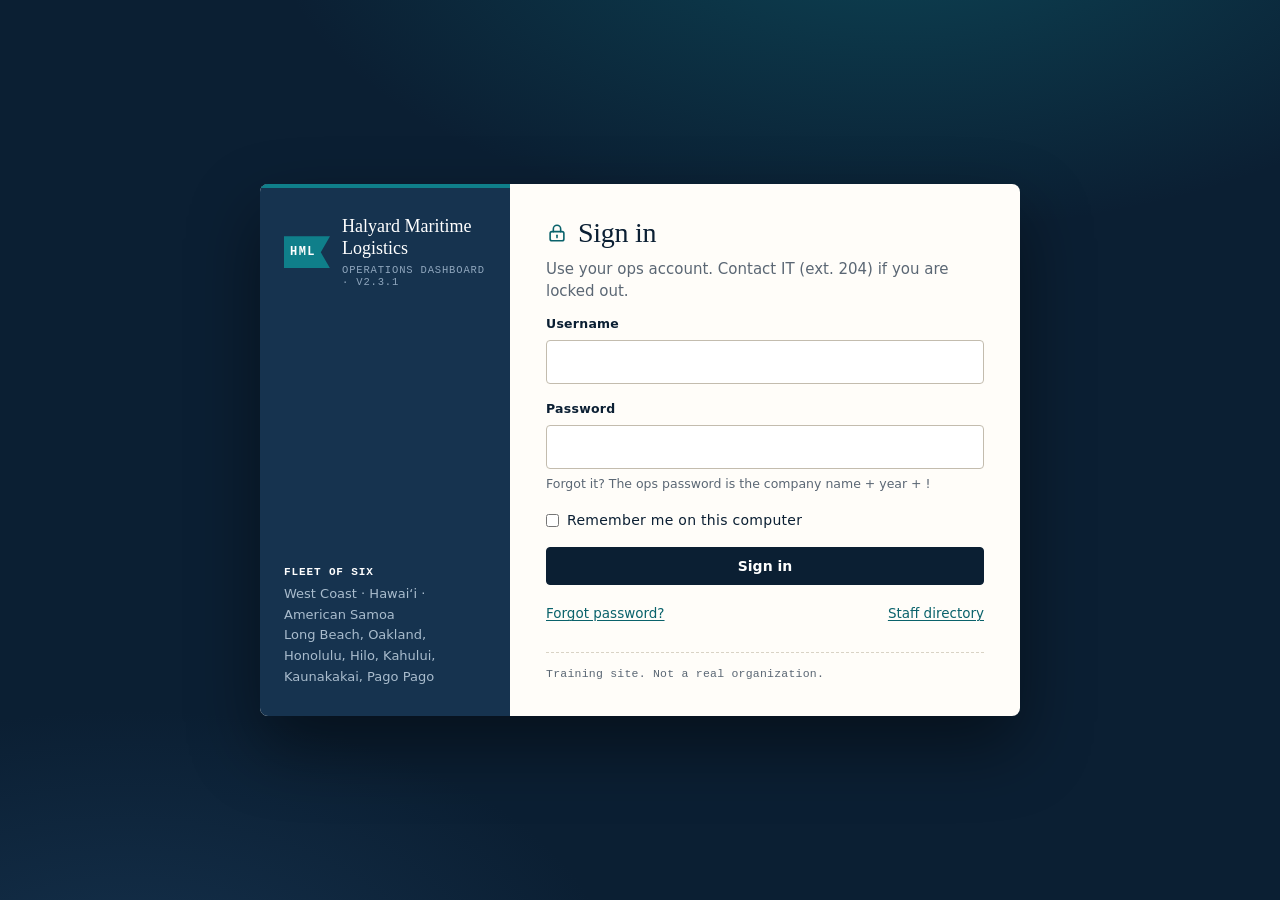
==== admin.html @ 1dab8f68 "Initial website implementation" ====
<!-- MOCK SITE FOR TRAINING. Not a real organization. -->
<!doctype html>
<html lang="en">
<head>
<meta charset="utf-8">
<meta name="viewport" content="width=device-width, initial-scale=1">
<title>Admin · Halyard Maritime Logistics</title>
<link rel="stylesheet" href="assets/css/style.css">
</head>
<body>
<svg class="sprite" aria-hidden="true" focusable="false">
<symbol id="i-compass" viewBox="0 0 24 24"><circle cx="12" cy="12" r="9"/><path d="M15.5 8.5l-2.2 5.3-5.3 2.2 2.2-5.3z" fill="currentColor" stroke="none"/></symbol>
<symbol id="i-ship" viewBox="0 0 24 24"><path d="M4.5 17.5L3.5 13h17l-1 4.5"/><path d="M6.5 13V8.5h11V13"/><path d="M12 8.5V4.5M9.5 4.5h5"/><path d="M2.5 20.5c1.6 0 1.6-1 3.2-1s1.6 1 3.2 1 1.6-1 3.2-1 1.6 1 3.2 1 1.6-1 3.2-1 1.6 1 3 1"/></symbol>
<symbol id="i-briefcase" viewBox="0 0 24 24"><rect x="3" y="7.5" width="18" height="12.5" rx="2"/><path d="M8.5 7.5v-2a2 2 0 0 1 2-2h3a2 2 0 0 1 2 2v2"/><path d="M3 12.5h18"/></symbol>
<symbol id="i-people" viewBox="0 0 24 24"><circle cx="9" cy="8" r="3.5"/><path d="M2.5 20a6.5 6.5 0 0 1 13 0"/><path d="M16 4.6a3.5 3.5 0 0 1 0 6.8"/><path d="M17.5 13.6a6.5 6.5 0 0 1 4 6.4"/></symbol>
<symbol id="i-shield" viewBox="0 0 24 24"><path d="M12 3l7.5 3v5.5c0 4.6-3.2 7.9-7.5 9.5-4.3-1.6-7.5-4.9-7.5-9.5V6z"/><path d="M12 10.5V14"/></symbol>
<symbol id="i-logout" viewBox="0 0 24 24"><path d="M15 17l5-5-5-5M20 12H9"/><path d="M13 21H6a2 2 0 0 1-2-2V5a2 2 0 0 1 2-2h7"/></symbol>
<symbol id="i-search" viewBox="0 0 24 24"><circle cx="11" cy="11" r="6"/><path d="M20 20l-4.3-4.3"/></symbol>
<symbol id="i-box" viewBox="0 0 24 24"><path d="M12 3l8.5 4.5v9L12 21l-8.5-4.5v-9z"/><path d="M3.5 7.5L12 12l8.5-4.5"/><path d="M12 12v9"/></symbol>
<symbol id="i-clock" viewBox="0 0 24 24"><circle cx="12" cy="12" r="9"/><path d="M12 7v5l3.5 2"/></symbol>
<symbol id="i-check" viewBox="0 0 24 24"><circle cx="12" cy="12" r="9"/><path d="M8 12.5l2.5 2.5L16 9.5"/></symbol>
<symbol id="i-lock" viewBox="0 0 24 24"><rect x="4.5" y="10.5" width="15" height="10" rx="2"/><path d="M8 10.5V7.5a4 4 0 0 1 8 0v3"/><path d="M12 14.5v2.5"/></symbol>
<symbol id="i-key" viewBox="0 0 24 24"><circle cx="8" cy="15.5" r="4.5"/><path d="M11.2 12.3L20 3.5M16.5 7l3 3M14 9.5l3 3"/></symbol>
<symbol id="i-bell" viewBox="0 0 24 24"><path d="M6 16.5V11a6 6 0 0 1 12 0v5.5l1.5 2h-15z"/><path d="M10 20.5a2 2 0 0 0 4 0"/></symbol>
<symbol id="i-map" viewBox="0 0 24 24"><path d="M3 6.5l6-2.5 6 2.5 6-2.5v14l-6 2.5-6-2.5-6 2.5z"/><path d="M9 4v14M15 6.5v14"/></symbol>
<symbol id="i-note" viewBox="0 0 24 24"><path d="M6 3h9l4 4v14H6z"/><path d="M15 3v4h4M9.5 12h5M9.5 16h5"/></symbol>
<symbol id="i-anchor" viewBox="0 0 24 24"><circle cx="12" cy="5" r="2.5"/><path d="M12 7.5V21"/><path d="M5 13H3a9 9 0 0 0 18 0h-2"/><path d="M8.5 10.5h7"/></symbol>
<symbol id="i-server" viewBox="0 0 24 24"><rect x="3" y="4" width="18" height="6.5" rx="1.5"/><rect x="3" y="13.5" width="18" height="6.5" rx="1.5"/><path d="M7 7.25h.01M7 16.75h.01"/></symbol>
<symbol id="i-download" viewBox="0 0 24 24"><path d="M12 4v11M7.5 10.5L12 15l4.5-4.5"/><path d="M4 19h16"/></symbol>
</svg>
<div class="shell">
  <aside class="sidebar">
    <a class="brand" href="dashboard.html">
      <span class="brand__mark">HML</span>
      <span>Halyard Maritime<small>Operations Dashboard</small></span>
    </a>
    <nav class="nav" aria-label="Main">
      <a href="dashboard.html"><svg class="ic"><use href="#i-compass"></use></svg>Overview</a>
      <a href="vessels.html"><svg class="ic"><use href="#i-ship"></use></svg>Vessels</a>
      <a href="customers.html"><svg class="ic"><use href="#i-briefcase"></use></svg>Customers</a>
      <a href="staff.html"><svg class="ic"><use href="#i-people"></use></svg>Staff directory</a>
      <a href="admin.html" class="nav__admin" hidden><svg class="ic"><use href="#i-shield"></use></svg>Admin</a>
    </nav>
    <div class="sidebar__foot">
      <div id="who">Not signed in</div>
      <a href="#" id="logout"><svg class="ic"><use href="#i-logout"></use></svg>Sign out</a>
    </div>
  </aside>

  <main class="main locked" id="admin-page">
    <div class="topbar">
      <div>
        <div class="crumb">System · Administration</div>
        <h1>Administration</h1>
      </div>
      <span class="chip"><span class="chip__avatar" id="chip-avatar">?</span><span id="chip-name">Guest</span></span>
    </div>

    <div class="alert alert--bad denied">
      <strong>Access denied.</strong> This page is for administrators only. Your role: <span id="denied-role">viewer</span>. Contact IT at ext. 204.
    </div>

    <!-- Administrator content. Hidden from non-admin users by the "locked" class. -->
    <div class="admin-only">
      <div class="alert alert--ok">Administrator mode. <code>flag{never-trust-the-browser}</code></div>

      <div class="grid grid--2">
        <div>
          <div class="card">
            <div class="card__head"><h2><svg class="ic"><use href="#i-people"></use></svg>User accounts</h2><button class="btn btn--sm" data-demo="Add user">Add user</button></div>
            <div class="table-wrap">
              <table>
                <thead><tr><th>Username</th><th>Name</th><th>Role</th><th>Last sign-in</th><th></th></tr></thead>
                <tbody>
                  <tr><td class="num">analyst</td><td>Ops Analyst (shared)</td><td><span class="badge badge--muted">viewer</span></td><td>Today 06:02</td><td><button class="btn btn--ghost btn--sm" data-demo="Reset password">Reset password</button></td></tr>
                  <tr><td class="num">dwhitfield</td><td>Dana Whitfield</td><td><span class="badge badge--muted">viewer</span></td><td>Yesterday 16:40</td><td><button class="btn btn--ghost btn--sm" data-demo="Reset password">Reset password</button></td></tr>
                  <tr><td class="num">lakana</td><td>Leilani Akana</td><td><span class="badge badge--muted">viewer</span></td><td>Sep 18</td><td><button class="btn btn--ghost btn--sm" data-demo="Reset password">Reset password</button></td></tr>
                  <tr><td class="num">admin</td><td>System Administrator</td><td><span class="badge badge--warn">admin</span></td><td>Aug 30</td><td><button class="btn btn--ghost btn--sm" data-demo="Reset password">Reset password</button></td></tr>
                </tbody>
              </table>
            </div>
            <p id="admin-note" class="alert alert--warn" hidden></p>
          </div>

          <div class="card">
            <div class="card__head"><h2><svg class="ic"><use href="#i-server"></use></svg>System</h2></div>
            <div class="table-wrap">
              <table class="kv">
                <tbody>
                  <tr><th>Version</th><td>2.3.1 (November 2025 migration)</td></tr>
                  <tr><th>Debug mode</th><td><span class="badge badge--warn">ON</span> (verbose errors shown to users)</td></tr>
                  <tr><th>Backups</th><td>Weekly, kept in <code>/backup/</code> on this server</td></tr>
                  <tr><th>Session timeout</th><td>None (users stay signed in until they sign out)</td></tr>
                </tbody>
              </table>
            </div>
          </div>
        </div>

        <div>
          <div class="card">
            <div class="card__head"><h2><svg class="ic"><use href="#i-key"></use></svg>Integration settings</h2></div>
            <p class="muted">Port Authority berth-booking API. Give this key to the API team if they ask.</p>
            <label>API key</label>
            <div class="keybox">hml_live_FAKE-KEY-DO-NOT-USE-000000</div>
            <p class="hint">Created Nov 2025. Never rotated.</p>
            <button class="btn btn--ghost btn--sm" data-demo="Rotate key">Rotate key</button>
          </div>

          <div class="card">
            <div class="card__head"><h2><svg class="ic"><use href="#i-download"></use></svg>Data export</h2></div>
            <p class="muted">Download all customer accounts, contacts and credit limits as a spreadsheet.</p>
            <button class="btn btn--sm" data-demo="Export customers">Export customers (CSV)</button>
          </div>
        </div>
      </div>
    </div>

    <p class="mock-note"><span id="since"></span> · Training site. Not a real organization.</p>
  </main>
</div>

<script src="assets/js/app.js"></script>
<script src="assets/js/admin.js"></script>
</body>
</html>
---- assets/css/style.css ----
/* Halyard Maritime Logistics - Operations Dashboard (MOCK SITE FOR TRAINING)
   Chart-room redesign: ink-navy rail, chart-paper content, sea teal, signal orange.
   System font stacks only; everything works offline from file://. */

:root {
  --ink: #0b1f33;
  --ink-2: #16334f;
  --ink-3: #2a4a6b;
  --sea: #0f7f8a;
  --sea-2: #0a626b;
  --sea-soft: #e2f0f1;
  --paper: #f3f0e8;
  --card: #fffdf9;
  --line: #d9d3c5;
  --line-2: #ebe6da;
  --text: #172231;
  --muted: #5b6774;
  --ok: #1d6b47;
  --ok-bg: #e1f1e7;
  --warn: #8f5200;
  --warn-bg: #fbeed8;
  --bad: #b0261c;
  --bad-bg: #fbe6e3;
  --signal: #d4541b;
  --radius: 6px;
  --serif: "Iowan Old Style", "Palatino Linotype", "Book Antiqua", Palatino, Georgia, Tinos, "Noto Serif", serif;
  --sans: system-ui, -apple-system, "Segoe UI", Roboto, "Helvetica Neue", Arial, sans-serif;
  --mono: ui-monospace, "SF Mono", Menlo, Consolas, "Roboto Mono", Cousine, monospace;
}

* { box-sizing: border-box; }
html, body { margin: 0; padding: 0; }

body {
  font-family: var(--sans);
  font-size: 15px;
  line-height: 1.5;
  color: var(--text);
  background: var(--paper);
  -webkit-font-smoothing: antialiased;
}

/* Inline icon sprite (defined once per page, drawn with <use>) */
.sprite { position: absolute; width: 0; height: 0; overflow: hidden; }
.ic { width: 18px; height: 18px; flex: none; fill: none; stroke: currentColor; stroke-width: 1.75; stroke-linecap: round; stroke-linejoin: round; vertical-align: -3px; }

a { color: var(--sea-2); text-decoration-thickness: 1px; text-underline-offset: 2px; }
a:hover { color: var(--ink); }

h1, h2, h3 { margin: 0 0 .5rem; line-height: 1.2; font-weight: 400; font-family: var(--serif); color: var(--ink); }
h1 { font-size: 30px; letter-spacing: -.01em; }
h2 { font-size: 19px; }
h3 { font-size: 17px; }
p { margin: 0 0 .75rem; }
ul { margin: 0; padding-left: 1.1rem; }
li { margin-bottom: .45rem; }
small, .muted { color: var(--muted); }
code { font-family: var(--mono); font-size: .9em; background: rgba(11, 31, 51, .07); padding: .1em .35em; border-radius: 3px; }

.eyebrow, .crumb, .kpi__label, .card__head small, th {
  font-family: var(--mono);
  font-size: 11px;
  font-weight: 500;
  letter-spacing: .1em;
  text-transform: uppercase;
  color: var(--muted);
}

/* ---------- App shell ---------- */

.shell {
  display: grid;
  grid-template-columns: 252px minmax(0, 1fr);
  min-height: 100vh;
}

.sidebar {
  position: sticky;
  top: 0;
  height: 100vh;
  background: linear-gradient(180deg, var(--ink) 0%, var(--ink) 72%, #0e2a45 100%);
  color: #c9d6e3;
  display: flex;
  flex-direction: column;
  padding: 22px 18px 20px;
  gap: 28px;
  border-top: 3px solid var(--sea);
}

.brand {
  display: flex;
  align-items: center;
  gap: 12px;
  color: #fff;
  text-decoration: none;
  line-height: 1.15;
  font-weight: 600;
  font-size: 15px;
}
.brand__mark {
  flex: none;
  width: 46px;
  height: 32px;
  background: var(--sea);
  color: #fff;
  display: grid;
  place-items: center;
  padding-right: 8px;
  font: 700 12px var(--mono);
  letter-spacing: .12em;
  clip-path: polygon(0 0, 100% 0, 80% 50%, 100% 100%, 0 100%);
}
.brand small {
  display: block;
  color: #8fa6bd;
  font: 500 10.5px var(--mono);
  letter-spacing: .08em;
  text-transform: uppercase;
  margin-top: 4px;
}

.nav { display: flex; flex-direction: column; gap: 2px; }
.nav a {
  display: flex;
  align-items: center;
  gap: 12px;
  color: #c9d6e3;
  text-decoration: none;
  padding: 9px 12px 9px 12px;
  border-left: 2px solid transparent;
  border-radius: 0 4px 4px 0;
  font-weight: 500;
  font-size: 14.5px;
  transition: background .15s ease, color .15s ease, border-color .15s ease;
}
.nav .ic { color: #7f98b1; transition: transform .2s cubic-bezier(.2,.7,.2,1), color .15s ease; }
.nav a:hover .ic { transform: translateX(2px); }
.nav a:hover { background: var(--ink-2); color: #fff; }
.nav a.is-active, .nav a[aria-current="page"] { background: var(--ink-2); color: #fff; border-left-color: var(--sea); }
.nav a:hover .ic, .nav a.is-active .ic, .nav a[aria-current="page"] .ic { color: #5cc2cb; }
.nav a[hidden] { display: none; }

.sidebar__foot {
  margin-top: auto;
  font-size: 13px;
  color: #8fa6bd;
  border-top: 1px solid rgba(255, 255, 255, .12);
  padding-top: 14px;
  display: flex;
  flex-direction: column;
  gap: 6px;
}
.sidebar__foot a { color: #fff; display: inline-flex; align-items: center; gap: 6px; }
.sidebar__foot .ic { width: 15px; height: 15px; color: #8fa6bd; }
#who { font: 500 12px/1.4 var(--mono); }

.main { padding: 28px 36px 48px; min-width: 0; }

.topbar {
  display: flex;
  align-items: flex-end;
  justify-content: space-between;
  gap: 16px;
  margin-bottom: 22px;
  padding-bottom: 16px;
  border-bottom: 1px solid var(--line);
}
.crumb { margin-bottom: 6px; }
.topbar h1 { margin: 0; }

.chip {
  display: inline-flex;
  align-items: center;
  gap: 8px;
  background: var(--card);
  border: 1px solid var(--line);
  border-radius: 999px;
  padding: 4px 12px 4px 4px;
  font-size: 13px;
  white-space: nowrap;
}
.chip__avatar {
  width: 26px;
  height: 26px;
  border-radius: 50%;
  background: var(--ink);
  color: #fff;
  display: grid;
  place-items: center;
  font: 700 11px var(--mono);
}

/* ---------- Cards / grids ---------- */

.grid { display: grid; gap: 16px; }
.grid > * { min-width: 0; }
.grid--2 { grid-template-columns: minmax(0, 1.7fr) minmax(0, 1fr); }

.card {
  background: var(--card);
  border: 1px solid var(--line);
  border-radius: var(--radius);
  padding: 18px 20px;
  margin-bottom: 16px;
  box-shadow: 0 1px 0 rgba(11, 31, 51, .04);
}
.card__head {
  display: flex;
  align-items: baseline;
  justify-content: space-between;
  gap: 12px;
  margin-bottom: 12px;
}
.card__head h2 { margin: 0; display: flex; align-items: center; gap: 8px; }
.card__head h2 .ic { color: var(--sea-2); }
.card > p, .card li { max-width: 80ch; }

.grid--kpi { grid-template-columns: repeat(4, minmax(0, 1fr)); margin-bottom: 16px; }
.grid--kpi .card { margin: 0; position: relative; padding: 18px 68px 16px 20px; }
.kpi__icon {
  position: absolute;
  top: 16px;
  right: 16px;
  width: 36px;
  height: 36px;
  border-radius: 8px;
  background: var(--sea-soft);
  color: var(--sea-2);
  display: grid;
  place-items: center;
}
.kpi__icon--bad { background: var(--bad-bg); color: var(--bad); }
.kpi__value {
  font: 400 40px/1.05 var(--serif);
  font-variant-numeric: tabular-nums;
  color: var(--ink);
  margin: 8px 0 6px;
}
.kpi__delta { font-size: 13px; color: var(--muted); }
.kpi__delta.up { color: var(--ok); }
.kpi__delta.down { color: var(--bad); }
.fleet-dots { display: flex; gap: 4px; margin-top: 12px; }
.fleet-dots i { width: 16px; height: 5px; background: var(--line); border-radius: 1px; }
.fleet-dots i.on { background: var(--sea); }

/* ---------- Tables ---------- */

.table-wrap { overflow-x: auto; }
table { width: 100%; border-collapse: collapse; font-size: 14px; }
th, td { text-align: left; padding: 10px 10px; border-bottom: 1px solid var(--line-2); vertical-align: top; transition: background .12s ease; }
th { border-bottom: 1px solid var(--line); white-space: nowrap; }
tr:last-child td { border-bottom: 0; }
tbody tr:hover td { background: #f7f4ec; }
td.num { font-family: var(--mono); font-size: 13px; font-variant-numeric: tabular-nums; white-space: nowrap; }

table.kv th { width: 170px; font: 600 13.5px/1.5 var(--sans); letter-spacing: 0; text-transform: none; color: var(--text); border-bottom-color: var(--line-2); white-space: normal; }
table.kv tr:last-child th { border-bottom: 0; }

/* Status as signal lamps */
.badge {
  display: inline-flex;
  align-items: center;
  gap: 7px;
  font-size: 13px;
  font-weight: 600;
  white-space: nowrap;
  line-height: 1.3;
}
.badge::before { content: ""; flex: none; width: 8px; height: 8px; border-radius: 50%; background: currentColor; }
.badge--ok { color: var(--ok); }
.badge--ok::before { box-shadow: 0 0 0 3px var(--ok-bg); }
.badge--warn { color: var(--warn); }
.badge--warn::before { box-shadow: 0 0 0 3px var(--warn-bg); }
.badge--bad { color: var(--bad); }
.badge--bad::before { box-shadow: 0 0 0 3px var(--bad-bg); }
.badge--muted { color: var(--muted); }
.badge--muted::before { box-shadow: 0 0 0 3px var(--line-2); }

/* ---------- Forms ---------- */

label { display: block; font-weight: 600; font-size: 12.5px; letter-spacing: .02em; margin-bottom: 6px; color: var(--ink); }
input[type="text"], input[type="password"], input[type="search"], select, textarea {
  width: 100%;
  font: inherit;
  padding: 10px 12px;
  border: 1px solid #c3bcae;
  border-radius: 4px;
  background: #fff;
  color: var(--text);
}
input:focus, select:focus, textarea:focus { outline: 2px solid var(--sea); outline-offset: 1px; border-color: var(--sea); }
input, select, textarea { transition: border-color .15s ease, box-shadow .15s ease; }
.field { margin-bottom: 16px; }
.field--inline { display: flex; align-items: center; gap: 8px; font-weight: 400; font-size: 14px; }
.field--inline input { width: auto; margin: 0; }
.hint { color: var(--muted); font-size: 12.5px; margin-top: 6px; }

.btn {
  display: inline-flex;
  align-items: center;
  justify-content: center;
  gap: 7px;
  font: 600 14px/1.3 var(--sans);
  padding: 9px 16px;
  border-radius: 4px;
  border: 1px solid var(--ink);
  background: var(--ink);
  color: #fff;
  cursor: pointer;
  text-decoration: none;
  transition: background .15s ease, border-color .15s ease, transform .15s ease, box-shadow .15s ease;
}
.btn:hover { background: var(--ink-2); border-color: var(--ink-2); color: #fff; transform: translateY(-1px); box-shadow: 0 4px 12px rgba(11, 31, 51, .18); }
.btn:active { transform: none; box-shadow: none; }
.btn--ghost { background: transparent; color: var(--ink); border-color: #c3bcae; }
.btn--ghost:hover { background: var(--sea-soft); color: var(--sea-2); border-color: var(--sea-2); }
.btn--sm { padding: 5px 10px; font-size: 12.5px; }
.btn--block { width: 100%; }
.btn .ic { width: 16px; height: 16px; }

.search { display: flex; flex-wrap: wrap; gap: 8px; margin-bottom: 6px; }
.search input { flex: 1 1 220px; min-width: 0; font-family: var(--mono); font-size: 13.5px; }

.alert {
  border-radius: 4px;
  padding: 10px 14px;
  margin-bottom: 14px;
  border: 1px solid transparent;
  font-size: 14px;
}
.alert--bad { background: var(--bad-bg); color: var(--bad); border-color: #efc3bf; }
.alert--ok { background: var(--ok-bg); color: var(--ok); border-color: #bcdcc8; }
.alert--warn { background: var(--warn-bg); color: var(--warn); border-color: #f0d3a6; }
.alert[hidden] { display: none; }

/* ---------- Auth (login / reset) ---------- */

.auth {
  min-height: 100vh;
  display: grid;
  place-items: center;
  padding: 32px 16px;
  background: var(--ink);
  background-image:
    radial-gradient(900px 460px at 70% -10%, rgba(15, 127, 138, .38), transparent 70%),
    radial-gradient(700px 400px at 10% 110%, rgba(22, 51, 79, .9), transparent 70%);
}
.auth__card {
  width: 100%;
  max-width: 760px;
  background: var(--card);
  border-radius: 8px;
  box-shadow: 0 30px 70px rgba(0, 0, 0, .45);
  display: grid;
  grid-template-columns: 250px minmax(0, 1fr);
  overflow: hidden;
}
.auth__side {
  background: var(--ink-2);
  color: #c9d6e3;
  padding: 28px 24px;
  display: flex;
  flex-direction: column;
  gap: 24px;
  border-top: 4px solid var(--sea);
}
.auth__brand { display: flex; align-items: center; gap: 12px; color: #fff; }
.auth__brand strong { display: block; font: 400 18px/1.2 var(--serif); }
.auth__brand small { display: block; color: #8fa6bd; font: 500 10.5px var(--mono); text-transform: uppercase; letter-spacing: .08em; margin-top: 5px; }
.auth__fleet { margin-top: auto; font-size: 13px; color: #a9bccd; line-height: 1.6; }
.auth__fleet strong { display: block; color: #fff; font: 600 11px var(--mono); letter-spacing: .08em; text-transform: uppercase; margin-bottom: 6px; }
.auth__body { padding: 32px 36px 22px; }
.auth__body h1 { font-size: 28px; display: flex; align-items: center; gap: 10px; }
.auth__body h1 .ic { width: 22px; height: 22px; color: var(--sea-2); }
.auth__links { display: flex; justify-content: space-between; gap: 12px; font-size: 13.5px; margin-top: 18px; }

/* ---------- Misc panels ---------- */

.route-map { width: 100%; height: auto; display: block; border-radius: 4px; border: 1px solid var(--line-2); }
.route-map text { font-family: var(--mono); paint-order: stroke; stroke: #e6eff0; stroke-width: 3px; stroke-linejoin: round; }
.map-legend { display: flex; flex-wrap: wrap; gap: 14px; margin-top: 10px; font-size: 12.5px; color: var(--muted); }
.map-legend span { display: inline-flex; align-items: center; gap: 6px; }
.map-legend i { width: 9px; height: 9px; border-radius: 50%; }
.sw--sea { background: var(--sea); }
.sw--signal { background: var(--signal); }
.sw--ink { background: var(--ink); }

.signals { list-style: none; padding: 0; margin: 0; }
.signals li { display: grid; grid-template-columns: 92px minmax(0, 1fr); gap: 10px; padding: 10px 0; margin: 0; border-bottom: 1px solid var(--line-2); font-size: 14px; }
.signals li:last-child { border-bottom: 0; padding-bottom: 0; }

.people {
  display: grid;
  grid-template-columns: repeat(auto-fill, minmax(280px, 1fr));
  gap: 1px;
  background: var(--line);
  border: 1px solid var(--line);
  border-radius: var(--radius);
  overflow: hidden;
  margin-bottom: 16px;
}
.person { display: flex; gap: 14px; background: var(--card); padding: 20px; }
.person__avatar {
  flex: none;
  width: 48px;
  height: 48px;
  border-radius: 50%;
  background: var(--ink);
  color: #fff;
  display: grid;
  place-items: center;
  font: 600 14px var(--mono);
}
.person h3 { margin-bottom: 2px; }
.person .title { color: var(--muted); font-size: 13px; margin-bottom: 6px; }
.person p { font-size: 14px; margin: 0; }

.contacts p { padding: 8px 0; margin: 0; border-bottom: 1px solid var(--line-2); font-size: 14px; }
.contacts p:last-child { border-bottom: 0; }
.contacts strong { font-family: var(--serif); font-weight: 400; font-size: 16px; color: var(--ink); }

.locked .admin-only { display: none; }
.locked .denied { display: block; }
.denied { display: none; }

.keybox {
  font: 500 13px/1.5 var(--mono);
  background: var(--ink);
  color: #dbe7f3;
  padding: 12px 14px;
  border-radius: 4px;
  word-break: break-all;
  margin-bottom: 4px;
}

.notice {
  display: flex;
  gap: 12px;
  align-items: flex-start;
  background: var(--sea-soft);
  color: var(--sea-2);
  border: 1px solid #c3dfe1;
  padding: 10px 14px;
  border-radius: 4px;
  margin-bottom: 16px;
  font-size: 14px;
}
.notice::before {
  content: "Note";
  flex: none;
  font: 600 10.5px/1 var(--mono);
  letter-spacing: .1em;
  text-transform: uppercase;
  padding: 4px 6px;
  border: 1px solid currentColor;
  border-radius: 3px;
  margin-top: 2px;
}

/* ---------- Footer disclaimer ---------- */

.mock-note {
  margin-top: 28px;
  padding-top: 12px;
  border-top: 1px dashed var(--line);
  color: var(--muted);
  font: 500 11.5px/1.5 var(--mono);
  letter-spacing: .02em;
}

/* ---------- Motion ---------- */

@keyframes rise { from { opacity: 0; transform: translateY(10px); } to { opacity: 1; transform: none; } }
@keyframes fade { from { opacity: 0; } to { opacity: 1; } }
@keyframes grow { from { transform: scaleX(0); } to { transform: none; } }
@keyframes wave { 0%, 100% { transform: rotate(0) skewY(0); } 50% { transform: rotate(-2deg) skewY(2deg); } }
@keyframes lamp { 0%, 100% { box-shadow: 0 0 0 3px var(--bad-bg); } 50% { box-shadow: 0 0 0 7px rgba(176, 38, 28, .14); } }
@keyframes dash { to { stroke-dashoffset: -22; } }
@keyframes ping { 0% { transform: scale(.5); opacity: .9; } 100% { transform: scale(3.2); opacity: 0; } }

/* Staggered page reveal */
.main > * { animation: rise .55s cubic-bezier(.2, .7, .2, 1) both; }
.main > *:nth-child(2) { animation-delay: 60ms; }
.main > *:nth-child(3) { animation-delay: 140ms; }
.main > *:nth-child(4) { animation-delay: 220ms; }
.main > *:nth-child(5) { animation-delay: 300ms; }
.main > *:nth-child(6) { animation-delay: 380ms; }
.grid--kpi > .card { animation: rise .55s cubic-bezier(.2, .7, .2, 1) both; }
.grid--kpi > .card:nth-child(1) { animation-delay: 80ms; }
.grid--kpi > .card:nth-child(2) { animation-delay: 160ms; }
.grid--kpi > .card:nth-child(3) { animation-delay: 240ms; }
.grid--kpi > .card:nth-child(4) { animation-delay: 320ms; }
.grid--2 > *:nth-child(2) { animation: rise .55s cubic-bezier(.2, .7, .2, 1) both; animation-delay: 260ms; }
.people > .person { animation: rise .5s cubic-bezier(.2, .7, .2, 1) both; }
.people > .person:nth-child(2) { animation-delay: 70ms; }
.people > .person:nth-child(3) { animation-delay: 140ms; }
.people > .person:nth-child(4) { animation-delay: 210ms; }
.people > .person:nth-child(5) { animation-delay: 280ms; }
.people > .person:nth-child(6) { animation-delay: 350ms; }
tbody tr { animation: fade .4s ease both; }
tbody tr:nth-child(2) { animation-delay: 40ms; }
tbody tr:nth-child(3) { animation-delay: 80ms; }
tbody tr:nth-child(4) { animation-delay: 120ms; }
tbody tr:nth-child(5) { animation-delay: 160ms; }
tbody tr:nth-child(6) { animation-delay: 200ms; }
tbody tr:nth-child(7) { animation-delay: 240ms; }
tbody tr:nth-child(8) { animation-delay: 280ms; }
tbody tr:nth-child(9) { animation-delay: 320ms; }
tbody tr:nth-child(10) { animation-delay: 360ms; }
.signals li { animation: rise .45s cubic-bezier(.2, .7, .2, 1) both; }
.signals li:nth-child(2) { animation-delay: 90ms; }
.signals li:nth-child(3) { animation-delay: 180ms; }

/* Fleet bar fills in, delayed lamps breathe */
.fleet-dots i.on { transform-origin: left center; animation: grow .45s cubic-bezier(.2, .7, .2, 1) both; }
.fleet-dots i.on:nth-child(2) { animation-delay: 500ms; }
.fleet-dots i.on:nth-child(3) { animation-delay: 600ms; }
.fleet-dots i.on:nth-child(4) { animation-delay: 700ms; }
.fleet-dots i.on:nth-child(1) { animation-delay: 400ms; }
.badge--bad::before { animation: lamp 2.2s ease-in-out infinite; }

/* Chart: routes flow, vessels ping */
.route-map .routes path { animation: dash 4s linear infinite; }
.route-map .pings circle { transform-box: fill-box; transform-origin: center; animation: ping 2.8s cubic-bezier(.1, .6, .3, 1) infinite; }
.route-map .pings circle:nth-child(2) { animation-duration: 1.8s; }
.route-map .pings circle:nth-child(3) { animation-delay: .9s; }
.route-map .pings circle:nth-child(4) { animation-delay: 1.6s; }

/* Auth: card rises, pennant waves */
.auth__card { animation: rise .6s cubic-bezier(.2, .7, .2, 1) both; }
.auth__body > * { animation: rise .5s cubic-bezier(.2, .7, .2, 1) both; }
.auth__body > *:nth-child(2) { animation-delay: 80ms; }
.auth__body > *:nth-child(3) { animation-delay: 160ms; }
.auth__body > *:nth-child(4) { animation-delay: 240ms; }
.auth__body > *:nth-child(5) { animation-delay: 320ms; }
#reset-step2 { animation: rise .4s cubic-bezier(.2, .7, .2, 1) both; }
.brand__mark { transform-origin: left center; }
.auth .brand__mark, .brand:hover .brand__mark { animation: wave 3.5s ease-in-out infinite; }

@media (prefers-reduced-motion: reduce) {
  *, *::before, *::after { animation: none !important; transition: none !important; }
}

/* ---------- Responsive ---------- */

@media (max-width: 1240px) {
  .grid--2 { grid-template-columns: 1fr; }
  .grid--2 > div > .card:last-child { margin-bottom: 16px; }
}
@media (max-width: 1100px) {
  .grid--kpi { grid-template-columns: repeat(2, minmax(0, 1fr)); }
}
@media (max-width: 1024px) {
  .shell { grid-template-columns: minmax(0, 1fr); grid-template-rows: auto 1fr; }
  .sidebar {
    position: static;
    height: auto;
    min-width: 0;
    align-content: flex-start;
    flex-direction: row;
    flex-wrap: wrap;
    align-items: center;
    padding: 12px 16px 0;
    gap: 10px 16px;
  }
  .brand small { display: none; }
  .nav { flex-direction: row; order: 3; flex-basis: 100%; overflow-x: auto; gap: 4px; }
  .nav a { white-space: nowrap; border-left: 0; border-bottom: 2px solid transparent; border-radius: 4px 4px 0 0; padding: 8px 10px 10px; }
  .nav a.is-active, .nav a[aria-current="page"] { border-bottom-color: var(--sea); }
  .sidebar__foot { margin: 0 0 0 auto; border: 0; padding: 0; flex-direction: row; align-items: center; gap: 12px; }
  .main { padding: 20px 16px 40px; }
  .topbar { align-items: flex-start; flex-wrap: wrap; }
  h1 { font-size: 26px; }
}
@media (max-width: 640px) {
  .auth__card { grid-template-columns: 1fr; max-width: 460px; }
  .auth__side { padding: 20px 22px; gap: 14px; }
  .auth__fleet { display: none; }
  .auth__body { padding: 24px 22px 18px; }
}
@media (max-width: 520px) {
  .grid--kpi { grid-template-columns: 1fr; }
  .kpi__value { font-size: 34px; }
  .signals li { grid-template-columns: 1fr; gap: 4px; }
}
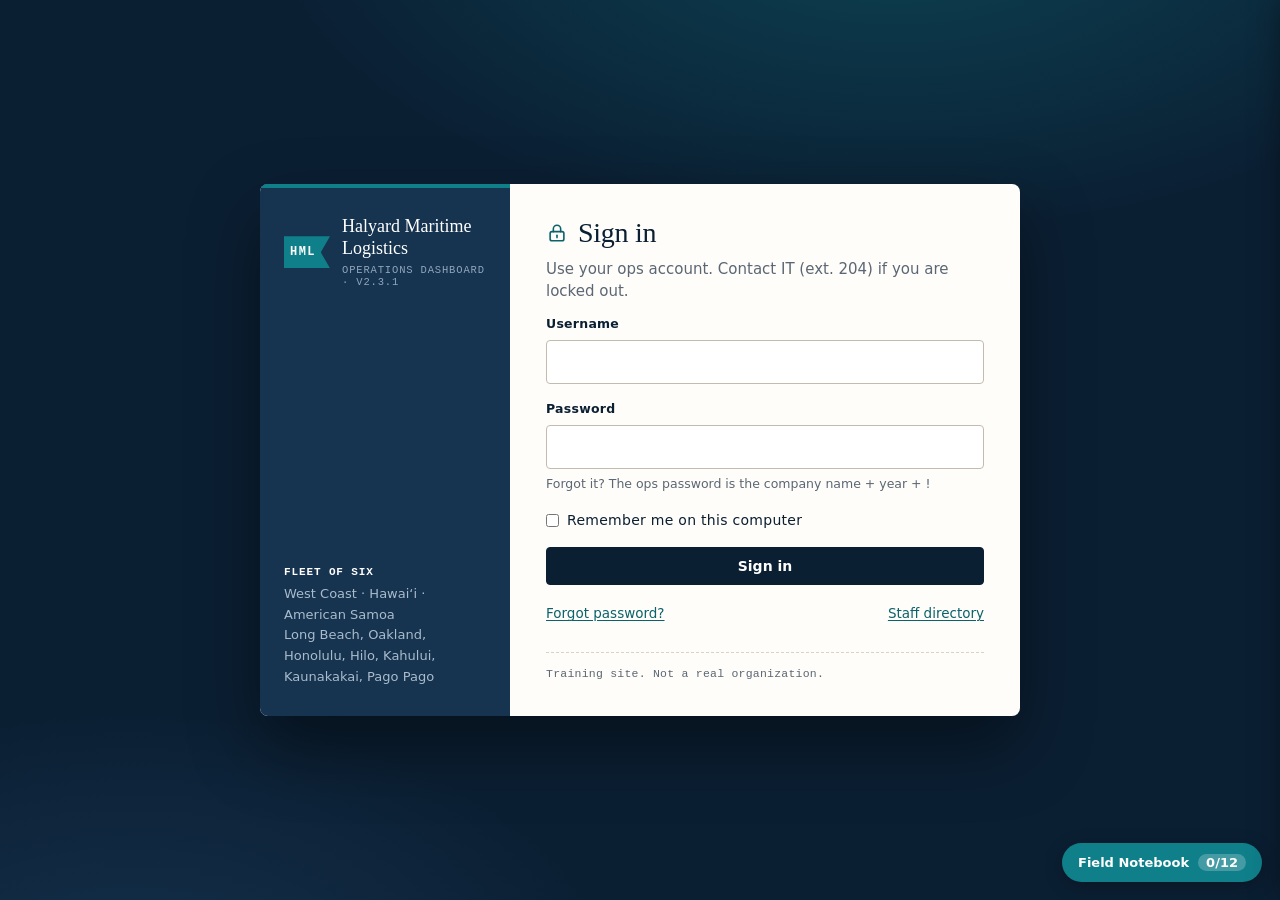
==== commit 93fe036d: "10/3/26" ====
--- a/admin.html
+++ b/admin.html
@@ -62,7 +62,7 @@
 
     <!-- Administrator content. Hidden from non-admin users by the "locked" class. -->
     <div class="admin-only">
-      <div class="alert alert--ok">Administrator mode. <code>flag{never-trust-the-browser}</code></div>
+      <div class="alert alert--ok">Administrator mode.</div>
 
       <div class="grid grid--2">
         <div>
@@ -104,6 +104,8 @@
             <label>API key</label>
             <div class="keybox">hml_live_FAKE-KEY-DO-NOT-USE-000000</div>
             <p class="hint">Created Nov 2025. Never rotated.</p>
+            <p class="hint">Key age at review: about 10 months, still live. A key that is never rotated outlives the staff who made it.</p>
+            <p class="hint">keyCheck (hex): <code>706f7274617574686f726974792d6b65792d6e657665722d726f7461746564</code></p>
             <button class="btn btn--ghost btn--sm" data-demo="Rotate key">Rotate key</button>
           </div>
 
@@ -122,5 +124,7 @@
 
 <script src="assets/js/app.js"></script>
 <script src="assets/js/admin.js"></script>
+<script src="assets/js/kapu-challenges.js"></script>
+<script src="assets/js/kapu-notebook.js"></script>
 </body>
 </html>
